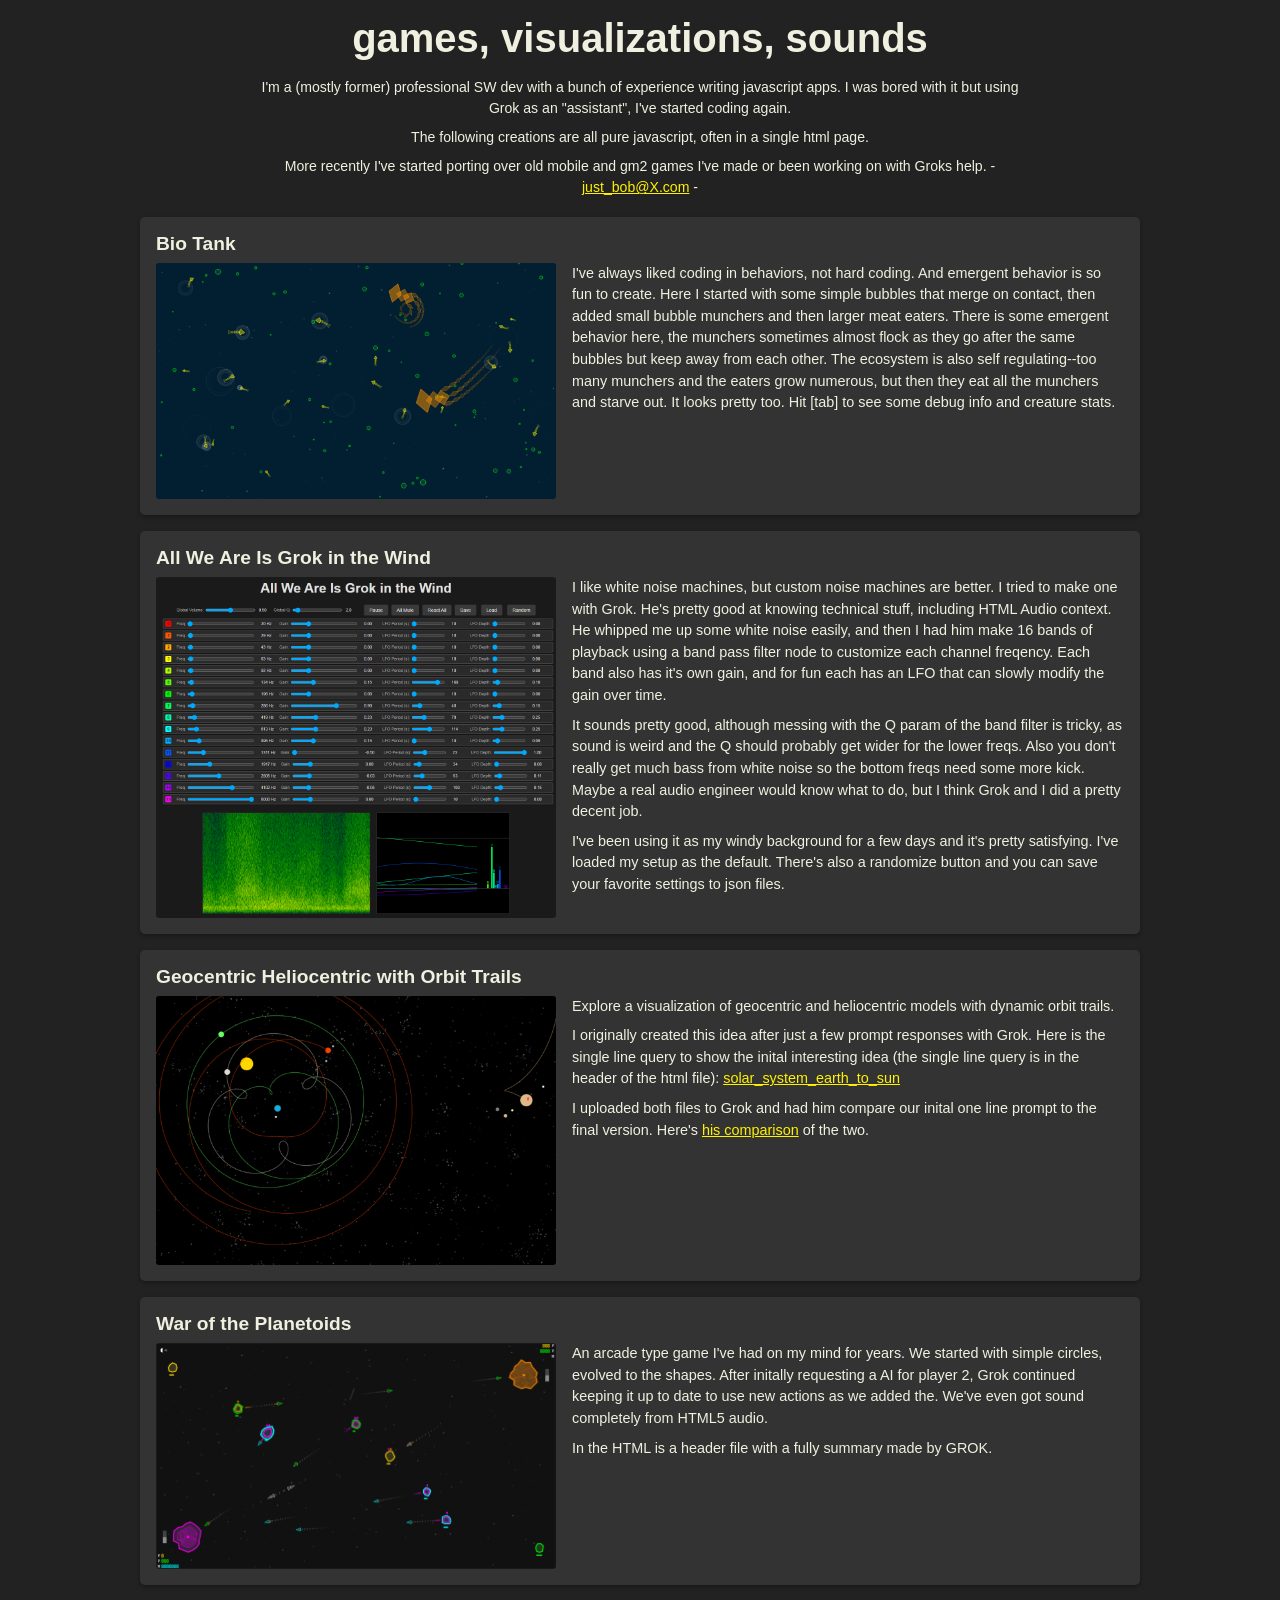
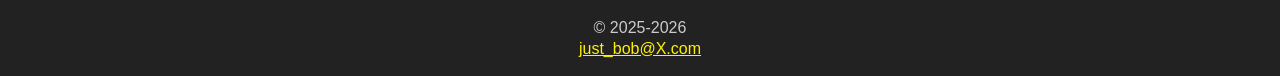
==== index.html @ 733af127 "updated intro text" ====
<!DOCTYPE html>
<html lang="en">
<head>
  <meta charset="UTF-8">
  <meta name="viewport" content="width=device-width, initial-scale=1.0">  
  <title>games, visualizations, sounds</title>
  <link rel="stylesheet" href="./grok.css">
</head>
<body>
  <header>
    <h1>games, visualizations, sounds</h1>
    <div class="info">
      I'm a (mostly former) professional SW dev with a bunch of experience writing javascript apps.  I was bored with it but using Grok as an "assistant", I've started coding again.<br>
      The following creations are all pure javascript, often in a single html page.<br>
      More recently I've started porting over old mobile and gm2 games I've made or been working on with Groks help.
      - <a href="https://x.com/just_bob">just_bob@X.com</a> -      
    </div>
  </header>  
   
  <div class="container">
  
    <div class="links-section">
      <div class="link-item" onclick="window.location.href='./Bio Tank.html'">
        <h2 class="title">Bio Tank</h2>
        <div class="content">
          <img src="./images/Bio Tank.png" alt="Thumbnail" class="thumbnail">
          <p class="description">I've always liked coding in behaviors, not hard coding.  And emergent behavior is so fun to create.  Here I started with some simple bubbles that merge on contact, then added small bubble munchers and then larger meat eaters.  There is some emergent behavior here, the munchers sometimes almost flock as they go after the same bubbles but keep away from each other.  The ecosystem is also self regulating--too many munchers and the eaters grow numerous, but then they eat all the munchers and starve out.  It looks pretty too.  Hit [tab] to see some debug info and creature stats.</p>
        </div>
      </div>
      <div class="link-item" onclick="window.location.href='./Grok in the Wind.html'">
        <h2 class="title">All We Are Is Grok in the Wind</h2>
        <div class="content">
          <img src="./images/Grok in the Wind.png" alt="Thumbnail" class="thumbnail">
          <p class="description">I like white noise machines, but custom noise machines are better.  I tried to make one with Grok.  He's pretty good at knowing technical stuff, including HTML Audio context.  He whipped me up some white noise easily, and then I had him make 16 bands of playback using a band pass filter node to customize each channel freqency.  Each band also has it's own gain, and for fun each has an LFO that can slowly modify the gain over time.<br>
          It sounds pretty good, although messing with the Q param of the band filter is tricky, as sound is weird and the Q should probably get wider for the lower freqs.  Also you don't really get much bass from white noise so the bottom freqs need some more kick. Maybe a real audio engineer would know what to do, but I think Grok and I did a pretty decent job.<br>
          I've been using it as my windy background for a few days and it's pretty satisfying.  I've loaded my setup as the default.  There's also a randomize button and you can save your favorite settings to json files.</p>
        </div>
      </div>
      <div class="link-item" onclick="window.location.href='./Geocentric_Heliocentric.html'">
        <h2 class="title">Geocentric Heliocentric with Orbit Trails</h2>
        <div class="content">
          <img src="./images/Geocentric_Heliocentric.png" alt="Thumbnail" class="thumbnail">
          <p class="description">Explore a visualization of geocentric and heliocentric models with dynamic orbit trails.<br>
          I originally created this idea after just a few prompt responses with Grok.  Here is the single line query to show the inital interesting idea (the single line query is in the header of the html file):  <a href="./solar_system_earth_to_sun.html">solar_system_earth_to_sun</a><br>
          I uploaded both files to Grok and had him compare our inital one line prompt to the final version. Here's <a href='https://x.com/i/grok/share/BPNAiyosUxn8ky3TR91aNwVTB'>his comparison</a> of the two.</p>
        </div>
      </div>
      <div class="link-item" onclick="window.location.href='./War of the Planetoids.html'">
        <h2 class="title">War of the Planetoids</h2>
        <div class="content">
          <img src="./images/War of the Planetoids.png" alt="" class="thumbnail">
          <p class="description">An arcade type game I've had on my mind for years.  We started with simple circles, evolved to the shapes.  After initally requesting a AI for player 2, Grok continued keeping it up to date to use new actions as we added the.  We've even got sound completely from HTML5 audio.<br>In the HTML is a header file with a fully summary made by GROK.</p>
        </div>
      </div>      
    </div>
  </div>
  
  <footer>
    <p class="footer-copy">© 2025-2026</p>
    <p class="footer-name"><a href="https://x.com/just_bob">just_bob@X.com</a></p>
  </footer>
</body>
</html>
---- grok.css ----
body {
    font-family: Arial, sans-serif;
    margin: 0;
    padding: 0;
    display: flex;
    flex-direction: column;
    align-items: center;
    min-height: 100vh;
    background-color: #222222;
    color: #f0f0e0;
}

header {
    width: 100%;
    color: #f0f0e0;
    text-align: center;
    padding: 1rem 0;
    position: relative;
    padding-bottom: 2px;
}

.container {
    max-width: 1000px;
    margin: 1rem auto;
    padding: 0 0rem;
}

h1 {
    margin: 0;
    font-size: 2.5rem;
}

.info {
    margin-top: 1rem;
    width: 60%;
    margin-left: auto;
    margin-right: auto;
    font-size: 0.88rem;
    line-height: 1.5;
}

.info a {
    color: #fff200;
    text-decoration: underline;
}

.info a:visited {
    color: #e6d700;
}

.info a:hover {
    color: #fffa66;
}

.info br {
    display: block;
    content: "";
    margin-bottom: 0.5rem;
}

.links-section, .blog-section {
    display: flex;
    flex-direction: column;
    gap: 1rem;
}

.link-item, .blog-item {
    padding: 1rem;
    background-color: #333333;
    color: #f0f0e0;
    border-radius: 5px;
    box-shadow: 0 2px 5px rgba(0,0,0,0.3);
    transition: background-color 0.3s;
}

.link-item:hover, .blog-item:hover {
    background-color: #444444;
}

.link-item {
    cursor: pointer;
}

.title {
    font-size: 1.2rem;
    margin: 0 0 0.5rem 0;
}

.date {
    font-size: 0.9rem;
    color: #aaaabb;
    margin: 0 0 0.5rem 0;
}

.content {
    display: flex;
    align-items: flex-start;
}

.thumbnail {
    max-width: 400px;
    height: auto;
    object-fit: cover;
    margin-right: 1rem;
    border-radius: 3px;
}

.description {
    font-size: 0.9rem;
    margin: 0;
    flex: 1;
    line-height: 1.5;
}

.description a {
    color: #fff200;
    text-decoration: underline;
}

.description a:visited {
    color: #e6d700;
}

.description a:hover {
    color: #fffa66;
}

.description br {
    display: block;
    content: "";
    margin-bottom: 0.5rem;
}

.note {
    font-style: italic;
    color: #aaaabb;
}

footer {
    margin-top: auto;
    padding: 1rem;
    color: #cccccc;
    text-align: center;
}

footer p {
    margin: 0.15rem 0;
}

footer a {
    color: #fff200;
    text-decoration: underline;
}

footer a:visited {
    color: #e6d700;
}

footer a:hover {
    color: #fffa66;
}
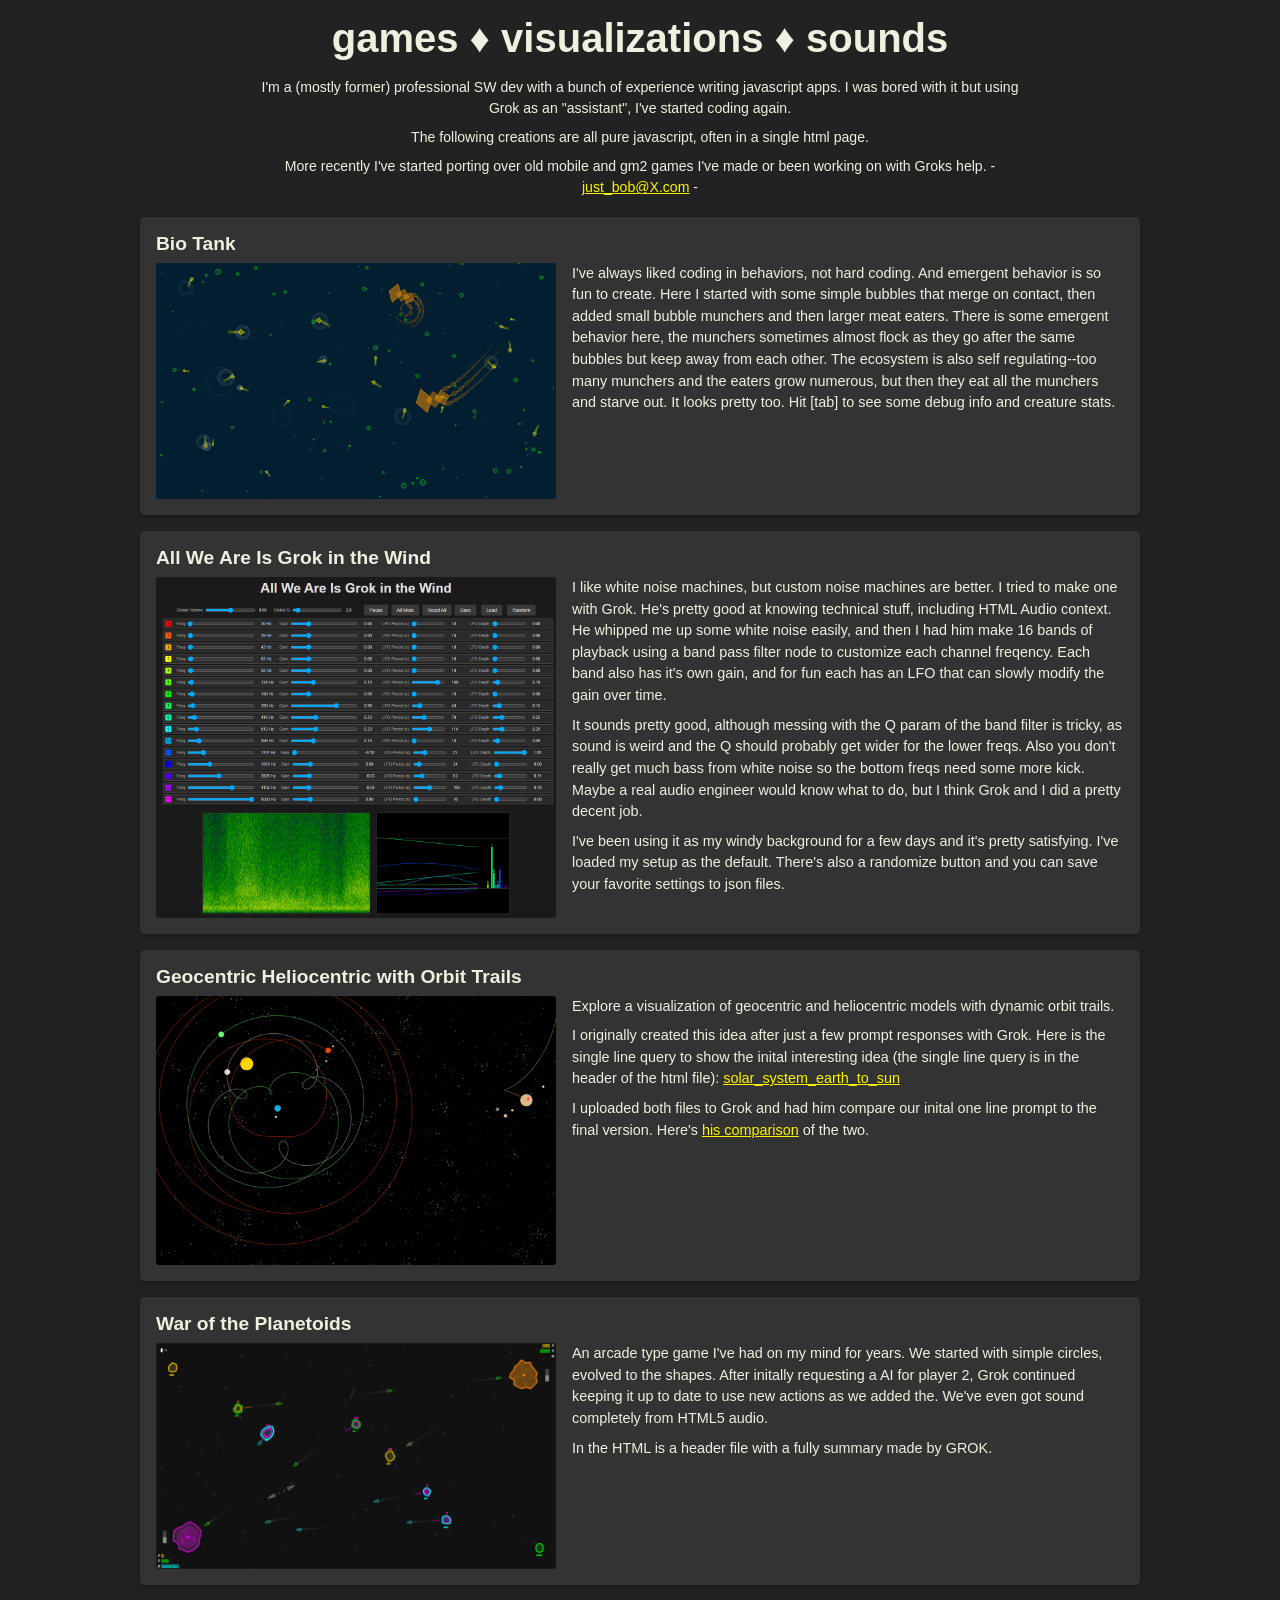
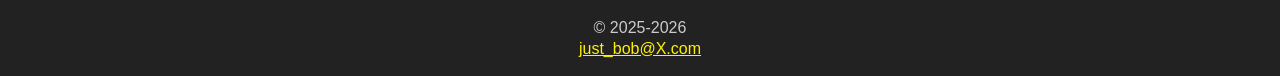
==== commit 149c512a: "updtad txt" ====
--- a/index.html
+++ b/index.html
@@ -3,12 +3,12 @@
 <head>
   <meta charset="UTF-8">
   <meta name="viewport" content="width=device-width, initial-scale=1.0">  
-  <title>games, visualizations, sounds</title>
+  <title>games ♦ visualizations ♦ sounds</title>
   <link rel="stylesheet" href="./grok.css">
 </head>
 <body>
   <header>
-    <h1>games, visualizations, sounds</h1>
+    <h1>games ♦ visualizations ♦ sounds</h1>
     <div class="info">
       I'm a (mostly former) professional SW dev with a bunch of experience writing javascript apps.  I was bored with it but using Grok as an "assistant", I've started coding again.<br>
       The following creations are all pure javascript, often in a single html page.<br>
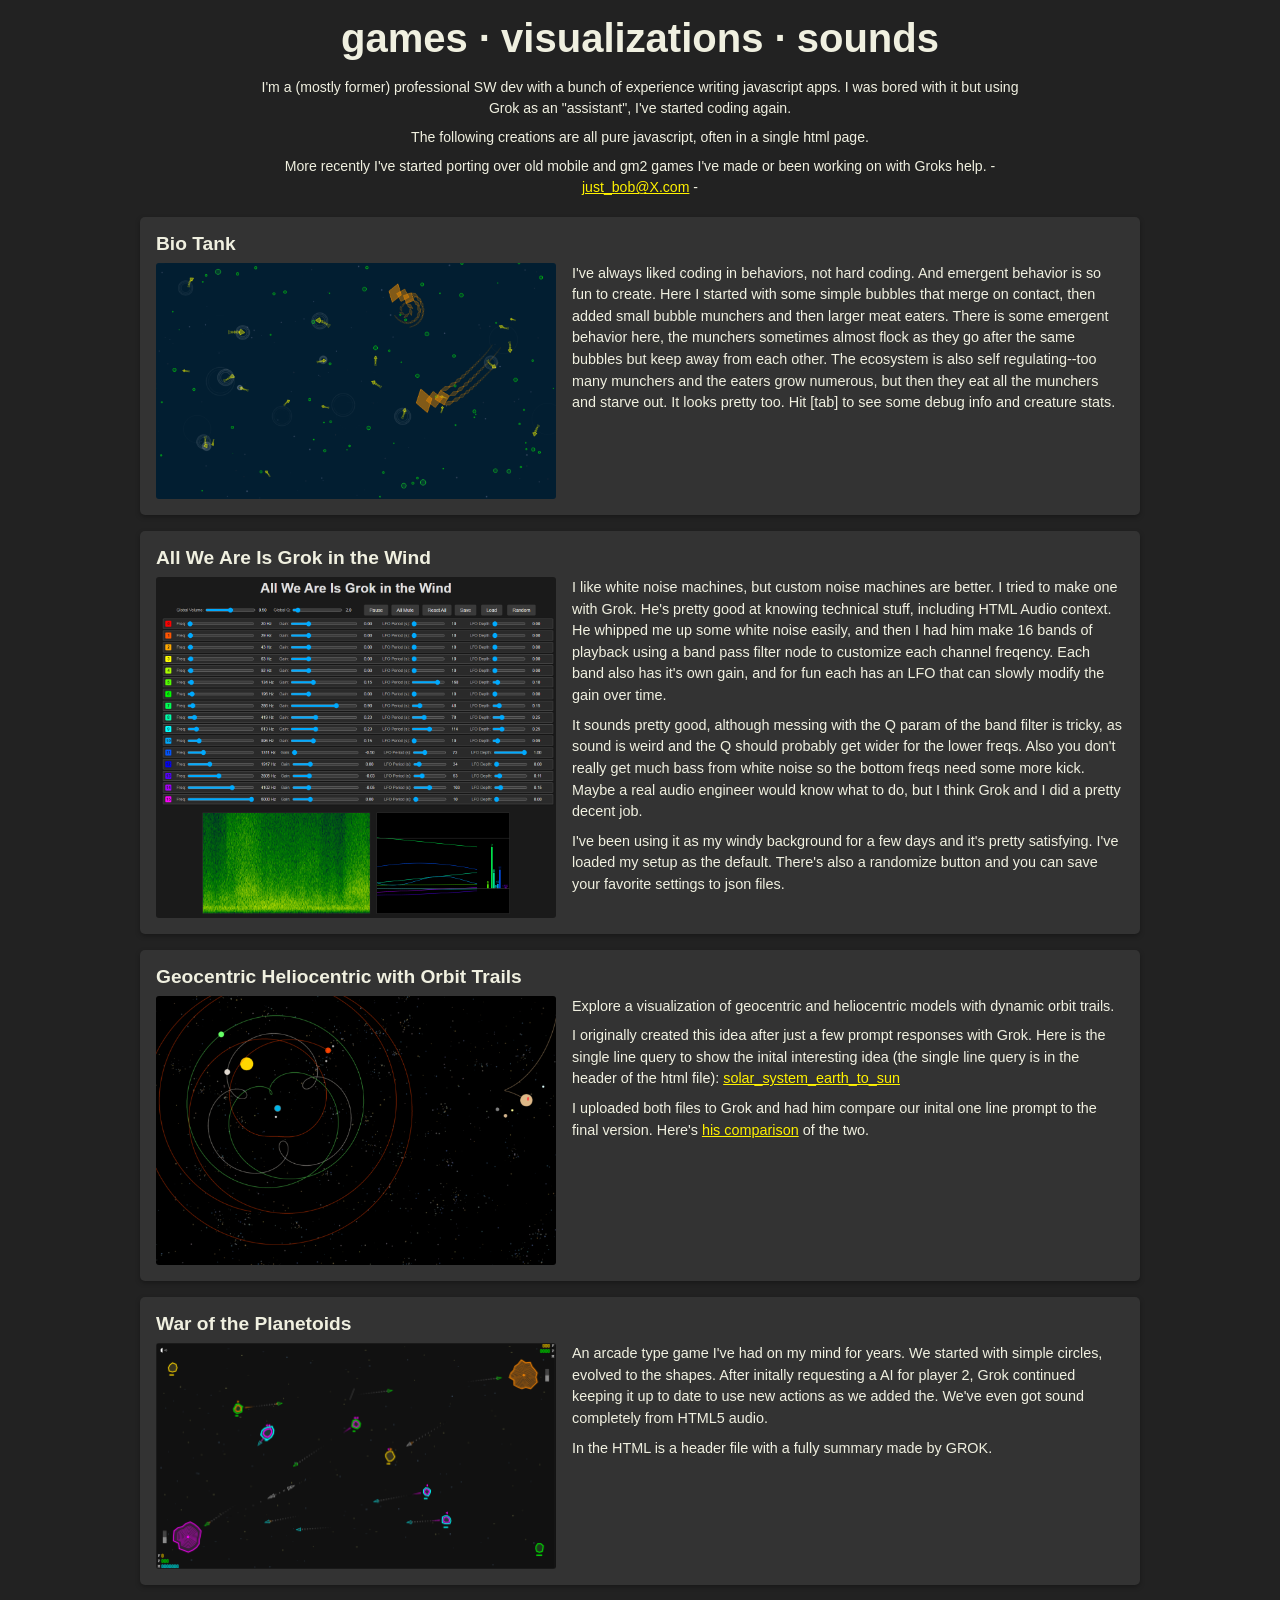
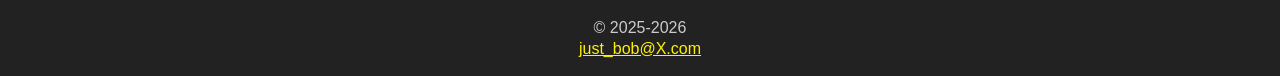
==== commit a58469b2: "mdots" ====
--- a/index.html
+++ b/index.html
@@ -3,12 +3,12 @@
 <head>
   <meta charset="UTF-8">
   <meta name="viewport" content="width=device-width, initial-scale=1.0">  
-  <title>games ♦ visualizations ♦ sounds</title>
+  <title>games · visualizations · sounds</title>
   <link rel="stylesheet" href="./grok.css">
 </head>
 <body>
   <header>
-    <h1>games ♦ visualizations ♦ sounds</h1>
+    <h1>games · visualizations · sounds</h1>
     <div class="info">
       I'm a (mostly former) professional SW dev with a bunch of experience writing javascript apps.  I was bored with it but using Grok as an "assistant", I've started coding again.<br>
       The following creations are all pure javascript, often in a single html page.<br>
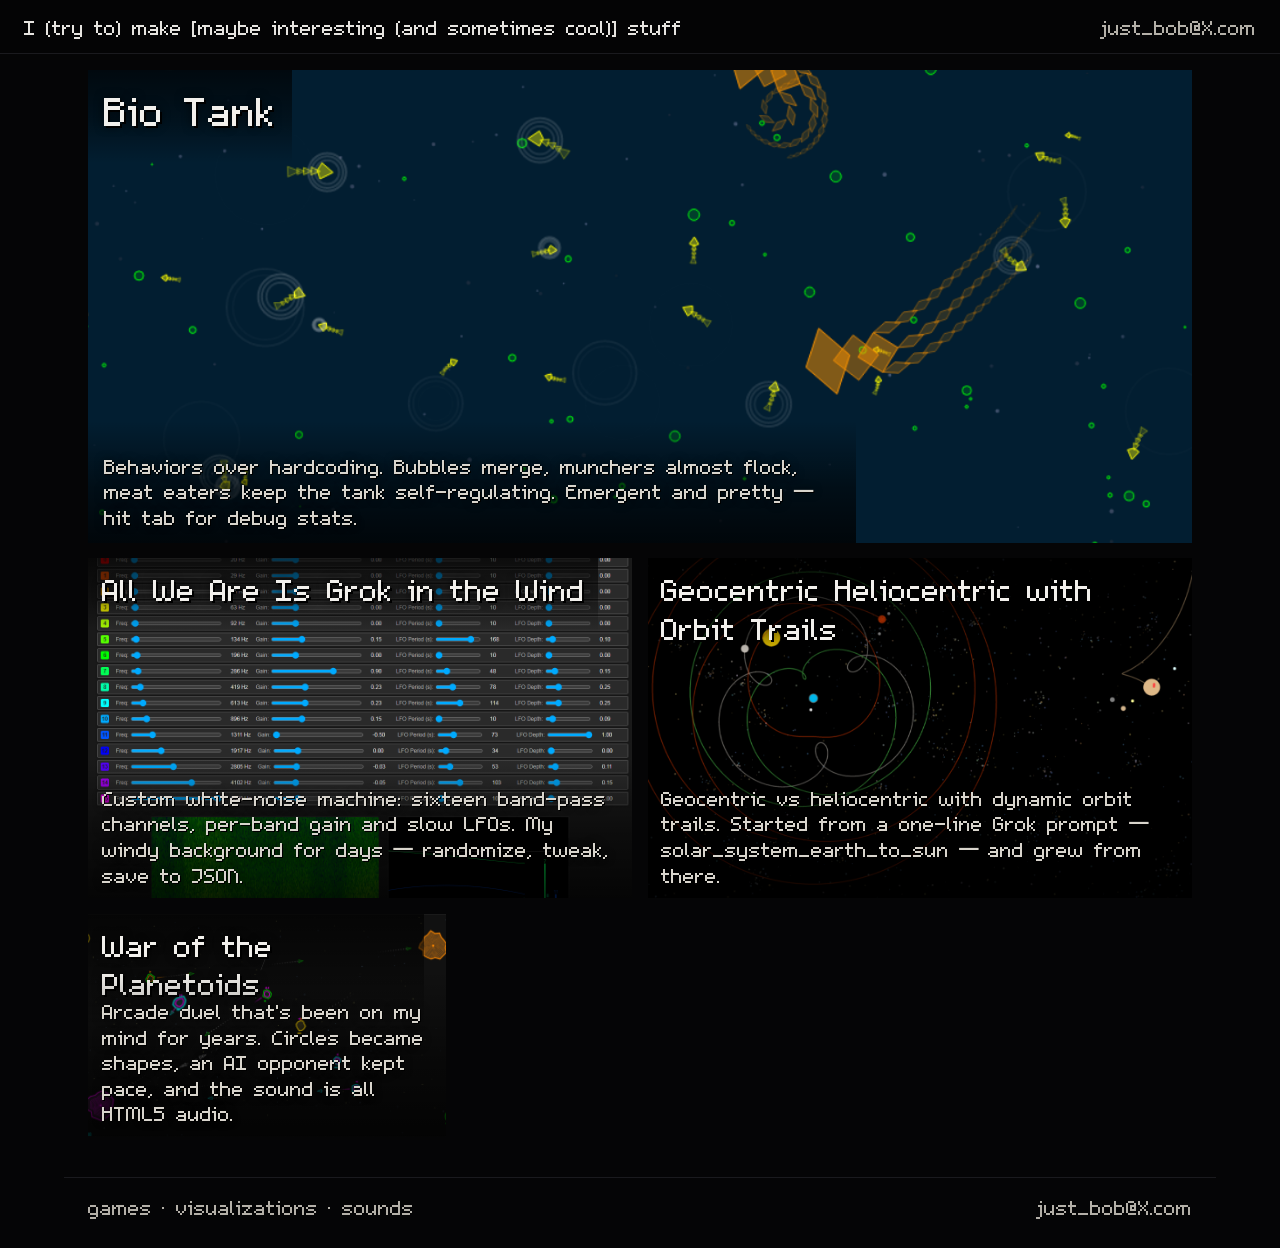
==== commit 4fc8af07: "new view" ====
--- a/index.html
+++ b/index.html
@@ -1,63 +1,57 @@
 <!DOCTYPE html>
 <html lang="en">
 <head>
-  <meta charset="UTF-8">
-  <meta name="viewport" content="width=device-width, initial-scale=1.0">  
+  <meta charset="utf-8">
+  <meta name="viewport" content="width=device-width, initial-scale=1">
   <title>games · visualizations · sounds</title>
-  <link rel="stylesheet" href="./grok.css">
+  <meta name="description" content="games · visualizations · sounds — just_bob">
+  <link rel="stylesheet" href="styles.css">
 </head>
 <body>
-  <header>
-    <h1>games · visualizations · sounds</h1>
-    <div class="info">
-      I'm a (mostly former) professional SW dev with a bunch of experience writing javascript apps.  I was bored with it but using Grok as an "assistant", I've started coding again.<br>
-      The following creations are all pure javascript, often in a single html page.<br>
-      More recently I've started porting over old mobile and gm2 games I've made or been working on with Groks help.
-      - <a href="https://x.com/just_bob">just_bob@X.com</a> -      
-    </div>
-  </header>  
-   
-  <div class="container">
-  
-    <div class="links-section">
-      <div class="link-item" onclick="window.location.href='./Bio Tank.html'">
-        <h2 class="title">Bio Tank</h2>
-        <div class="content">
-          <img src="./images/Bio Tank.png" alt="Thumbnail" class="thumbnail">
-          <p class="description">I've always liked coding in behaviors, not hard coding.  And emergent behavior is so fun to create.  Here I started with some simple bubbles that merge on contact, then added small bubble munchers and then larger meat eaters.  There is some emergent behavior here, the munchers sometimes almost flock as they go after the same bubbles but keep away from each other.  The ecosystem is also self regulating--too many munchers and the eaters grow numerous, but then they eat all the munchers and starve out.  It looks pretty too.  Hit [tab] to see some debug info and creature stats.</p>
-        </div>
+  <header class="topbar">
+    <a class="brand" href="index.html" aria-label="Home">I (try to) make [maybe interesting (and sometimes cool)] stuff</a>
+    <nav class="nav" aria-label="Primary">
+      <a href="https://x.com/just_bob" rel="noopener noreferrer" target="_blank">just_bob@X.com</a>
+    </nav>
+  </header>
+
+  <main class="cascade" id="work">
+    <a class="card card-feature" href="https://terminalcore.com/Bio%20Tank.html" target="_blank" rel="noopener noreferrer">
+      <div class="card-face">
+        <img class="card-shot" src="images/Bio Tank.png" alt="Bio Tank screenshot" width="1680" height="800">
+        <h2 class="card-title">Bio Tank</h2>
+        <p class="card-blurb">Behaviors over hardcoding. Bubbles merge, munchers almost flock, meat eaters keep the tank self-regulating. Emergent and pretty — hit tab for debug stats.</p>
       </div>
-      <div class="link-item" onclick="window.location.href='./Grok in the Wind.html'">
-        <h2 class="title">All We Are Is Grok in the Wind</h2>
-        <div class="content">
-          <img src="./images/Grok in the Wind.png" alt="Thumbnail" class="thumbnail">
-          <p class="description">I like white noise machines, but custom noise machines are better.  I tried to make one with Grok.  He's pretty good at knowing technical stuff, including HTML Audio context.  He whipped me up some white noise easily, and then I had him make 16 bands of playback using a band pass filter node to customize each channel freqency.  Each band also has it's own gain, and for fun each has an LFO that can slowly modify the gain over time.<br>
-          It sounds pretty good, although messing with the Q param of the band filter is tricky, as sound is weird and the Q should probably get wider for the lower freqs.  Also you don't really get much bass from white noise so the bottom freqs need some more kick. Maybe a real audio engineer would know what to do, but I think Grok and I did a pretty decent job.<br>
-          I've been using it as my windy background for a few days and it's pretty satisfying.  I've loaded my setup as the default.  There's also a randomize button and you can save your favorite settings to json files.</p>
-        </div>
+    </a>
+
+    <a class="card card-recent" href="https://terminalcore.com/Grok%20in%20the%20Wind.html" target="_blank" rel="noopener noreferrer">
+      <div class="card-face">
+        <img class="card-shot" src="images/Grok in the Wind.png" alt="All We Are Is Grok in the Wind screenshot" width="800" height="500">
+        <h2 class="card-title">All We Are Is Grok in the Wind</h2>
+        <p class="card-blurb">Custom white-noise machine: sixteen band-pass channels, per-band gain and slow LFOs. My windy background for days — randomize, tweak, save to JSON.</p>
       </div>
-      <div class="link-item" onclick="window.location.href='./Geocentric_Heliocentric.html'">
-        <h2 class="title">Geocentric Heliocentric with Orbit Trails</h2>
-        <div class="content">
-          <img src="./images/Geocentric_Heliocentric.png" alt="Thumbnail" class="thumbnail">
-          <p class="description">Explore a visualization of geocentric and heliocentric models with dynamic orbit trails.<br>
-          I originally created this idea after just a few prompt responses with Grok.  Here is the single line query to show the inital interesting idea (the single line query is in the header of the html file):  <a href="./solar_system_earth_to_sun.html">solar_system_earth_to_sun</a><br>
-          I uploaded both files to Grok and had him compare our inital one line prompt to the final version. Here's <a href='https://x.com/i/grok/share/BPNAiyosUxn8ky3TR91aNwVTB'>his comparison</a> of the two.</p>
-        </div>
+    </a>
+
+    <a class="card card-recent" href="https://terminalcore.com/Geocentric_Heliocentric.html" target="_blank" rel="noopener noreferrer">
+      <div class="card-face">
+        <img class="card-shot" src="images/Geocentric_Heliocentric.png" alt="Geocentric Heliocentric screenshot" width="800" height="500">
+        <h2 class="card-title">Geocentric Heliocentric with Orbit Trails</h2>
+        <p class="card-blurb">Geocentric vs heliocentric with dynamic orbit trails. Started from a one-line Grok prompt — solar_system_earth_to_sun — and grew from there.</p>
       </div>
-      <div class="link-item" onclick="window.location.href='./War of the Planetoids.html'">
-        <h2 class="title">War of the Planetoids</h2>
-        <div class="content">
-          <img src="./images/War of the Planetoids.png" alt="" class="thumbnail">
-          <p class="description">An arcade type game I've had on my mind for years.  We started with simple circles, evolved to the shapes.  After initally requesting a AI for player 2, Grok continued keeping it up to date to use new actions as we added the.  We've even got sound completely from HTML5 audio.<br>In the HTML is a header file with a fully summary made by GROK.</p>
-        </div>
-      </div>      
-    </div>
-  </div>
-  
-  <footer>
-    <p class="footer-copy">© 2025-2026</p>
-    <p class="footer-name"><a href="https://x.com/just_bob">just_bob@X.com</a></p>
+    </a>
+
+    <a class="card card-rest" href="https://terminalcore.com/War%20of%20the%20Planetoids.html" target="_blank" rel="noopener noreferrer">
+      <div class="card-face">
+        <img class="card-shot" src="images/War of the Planetoids.png" alt="War of the Planetoids screenshot" width="800" height="500">
+        <h2 class="card-title">War of the Planetoids</h2>
+        <p class="card-blurb">Arcade duel that's been on my mind for years. Circles became shapes, an AI opponent kept pace, and the sound is all HTML5 audio.</p>
+      </div>
+    </a>
+  </main>
+
+  <footer class="site-foot">
+    <span>games · visualizations · sounds</span>
+    <a href="https://x.com/just_bob" rel="noopener noreferrer" target="_blank">just_bob@X.com</a>
   </footer>
 </body>
 </html>
--- a/styles.css
+++ b/styles.css
@@ -0,0 +1,259 @@
+/* pixel cascade — m5x7, title top + blurb bottom overlays */
+
+@font-face {
+  font-family: "m5x7";
+  src: url("m5x7.ttf") format("truetype");
+  font-weight: normal;
+  font-style: normal;
+  font-display: swap;
+}
+
+:root {
+  --bg: #050506;
+  --fg: #e6e4e0;
+  --muted: #b4b0a8;
+  --pad: clamp(0.75rem, 2.5vw, 1.5rem);
+  --gap: clamp(0.65rem, 1.5vw, 0.95rem);
+  --max: 72rem;
+  --ease: cubic-bezier(0.22, 1, 0.36, 1);
+}
+
+*,
+*::before,
+*::after {
+  box-sizing: border-box;
+}
+
+html {
+  background: var(--bg);
+  color: var(--fg);
+}
+
+body {
+  margin: 0;
+  font-family: "m5x7", ui-monospace, monospace;
+  font-size: 32px;
+  line-height: 0.8;
+  background: var(--bg);
+  color: var(--fg);
+  -webkit-font-smoothing: none;
+  -moz-osx-font-smoothing: unset;
+  font-smooth: never;
+  image-rendering: pixelated;
+}
+
+a {
+  color: inherit;
+  text-decoration: none;
+}
+
+img {
+  max-width: 100%;
+  display: block;
+  image-rendering: auto;
+}
+
+/* —— top bar —— */
+
+.topbar {
+  position: sticky;
+  top: 0;
+  z-index: 100;
+  display: flex;
+  align-items: center;
+  justify-content: space-between;
+  gap: 1rem;
+  padding: 0.85rem var(--pad);
+  background: #050506f2;
+  border-bottom: 1px solid #1a1a1e;
+}
+
+.brand {
+  max-width: min(68vw, 44rem);
+  min-width: 0;
+  flex: 1 1 auto;
+  font-size: 32px;
+  line-height: 0.8;
+  color: var(--fg);
+}
+
+.nav {
+  flex-shrink: 0;
+  font-size: 32px;
+}
+
+.nav a {
+  color: var(--muted);
+  white-space: nowrap;
+  transition: color 0.15s var(--ease);
+}
+
+.nav a:hover {
+  color: var(--fg);
+}
+
+/* —— cascade 1 / 2 / 3 —— */
+
+.cascade {
+  max-width: var(--max);
+  margin: 0 auto;
+  padding: 1rem var(--pad) 2.5rem;
+  display: grid;
+  grid-template-columns: repeat(6, minmax(0, 1fr));
+  gap: var(--gap);
+  align-items: start;
+}
+
+.card-feature {
+  grid-column: 1 / -1;
+}
+
+.card-recent {
+  grid-column: span 3;
+}
+
+.card-rest {
+  grid-column: span 2;
+}
+
+.card {
+  display: block;
+  min-width: 0;
+  color: inherit;
+  background: transparent;
+  border: 0;
+  border-radius: 0;
+}
+
+.card:focus-visible {
+  outline: 2px solid #c8c4bc;
+  outline-offset: 3px;
+}
+
+.card-face {
+  position: relative;
+  width: 100%;
+  overflow: hidden;
+  background: #0a0a0c;
+}
+
+img.card-shot {
+  width: 100%;
+  height: auto;
+  aspect-ratio: 16 / 10;
+  object-fit: cover;
+  object-position: center;
+  display: block;
+  image-rendering: auto;
+}
+
+.card-feature img.card-shot {
+  aspect-ratio: 21 / 9;
+}
+
+.card-title {
+  position: absolute;
+  top: 0;
+  left: 0;
+  z-index: 2;
+  margin: 0;
+  padding: 0.7rem 0.85rem 1.5rem;
+  max-width: 94%;
+  font-family: "m5x7", ui-monospace, monospace;
+  font-size: 48px;
+  font-weight: normal;
+  line-height: 0.8;
+  letter-spacing: 0;
+  color: #f2f0ec;
+  text-shadow: 2px 2px 0 #000000, 0 0 10px #000000cc;
+  background: linear-gradient(180deg, #000000b3 0%, #00000066 55%, #00000000 100%);
+  pointer-events: none;
+  -webkit-font-smoothing: none;
+}
+
+.card-feature .card-title {
+  font-size: 64px;
+  padding: 0.85rem 1rem 1.75rem;
+}
+
+/* always-visible bottom overlay */
+.card-blurb {
+  position: absolute;
+  left: 0;
+  right: 0;
+  bottom: 0;
+  z-index: 2;
+  margin: 0;
+  padding: 1.75rem 0.85rem 0.7rem;
+  color: #d8d4cc;
+  font-size: 32px;
+  line-height: 0.8;
+  text-shadow: 1px 1px 0 #000000, 0 0 8px #000000aa;
+  background: linear-gradient(0deg, #000000cc 0%, #00000088 45%, #00000000 100%);
+  pointer-events: none;
+  -webkit-font-smoothing: none;
+}
+
+.card-feature .card-blurb {
+  font-size: 32px;
+  padding: 2rem 1rem 0.85rem;
+  max-width: 48rem;
+}
+
+/* —— footer —— */
+
+.site-foot {
+  padding: 1rem var(--pad) 1.75rem;
+  border-top: 1px solid #1a1a1e;
+  color: var(--muted);
+  font-size: 32px;
+  display: flex;
+  flex-wrap: wrap;
+  gap: 0.5rem 1.25rem;
+  justify-content: space-between;
+  max-width: var(--max);
+  margin: 0 auto;
+}
+
+.site-foot a:hover {
+  color: var(--fg);
+}
+
+@media (max-width: 640px) {
+  .cascade {
+    grid-template-columns: 1fr;
+  }
+
+  .card-feature,
+  .card-recent,
+  .card-rest {
+    grid-column: 1 / -1;
+  }
+
+  .card-feature img.card-shot {
+    aspect-ratio: 16 / 10;
+  }
+
+  .card-title {
+    font-size: 32px;
+  }
+
+  .card-feature .card-title {
+    font-size: 48px;
+  }
+
+  .card-blurb,
+  .card-feature .card-blurb {
+    font-size: 32px;
+  }
+
+  .brand,
+  .nav,
+  .site-foot {
+    font-size: 32px;
+  }
+
+  .brand {
+    max-width: min(58vw, 18rem);
+  }
+}
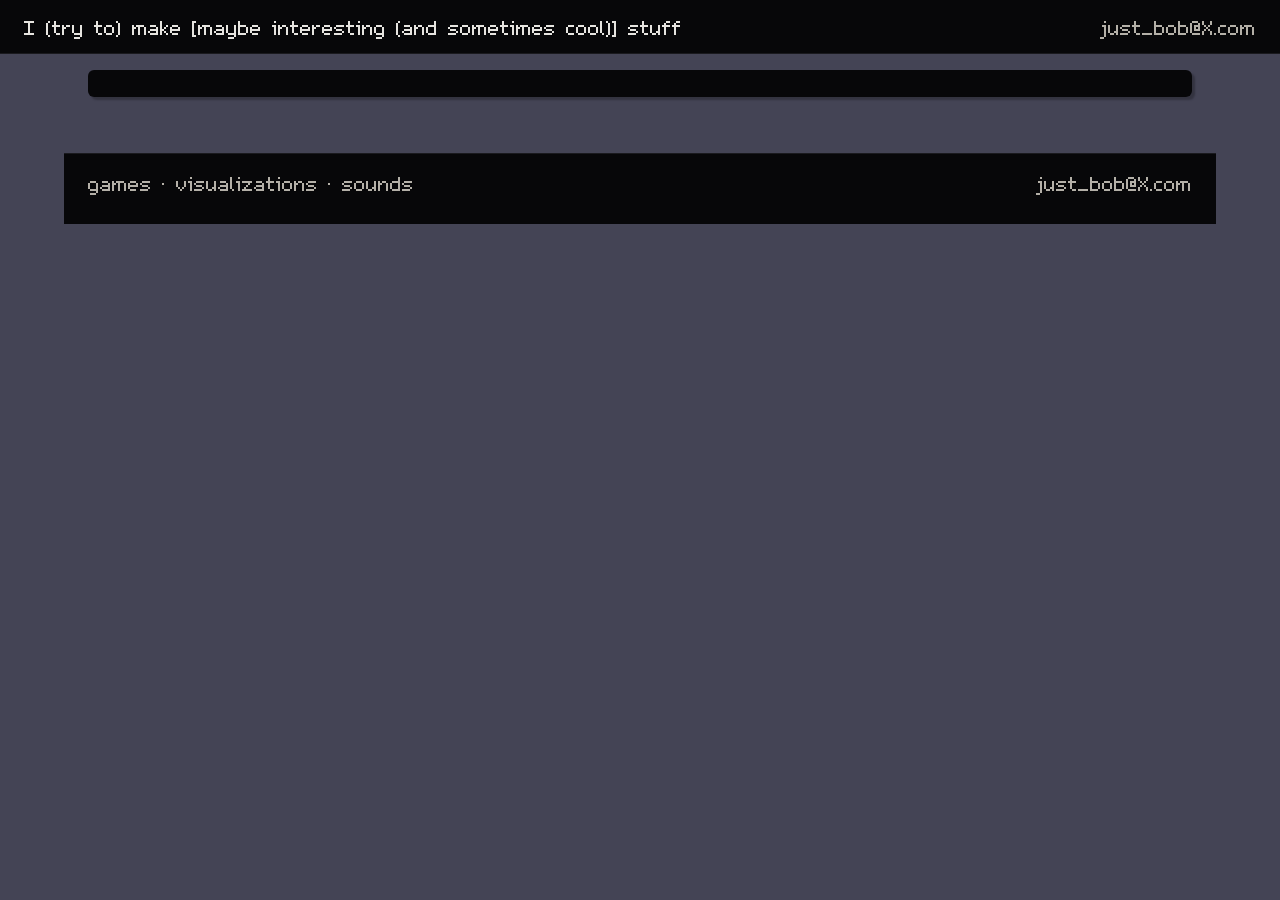
==== commit 1feaf455: "now with info and news" ====
--- a/index.html
+++ b/index.html
@@ -9,49 +9,26 @@
 </head>
 <body>
   <header class="topbar">
-    <a class="brand" href="index.html" aria-label="Home">I (try to) make [maybe interesting (and sometimes cool)] stuff</a>
+    <a class="brand" href="index.html" aria-label="Home">
+      <span class="desktop-brand">I (try to) make [maybe interesting (and sometimes cool)] stuff</span>
+      <span class="mobile-brand">I (try to) make [maybe interesting<br>&nbsp;&nbsp;(and sometimes cool)] stuff</span>
+    </a>
     <nav class="nav" aria-label="Primary">
       <a href="https://x.com/just_bob" rel="noopener noreferrer" target="_blank">just_bob@X.com</a>
     </nav>
   </header>
 
-  <main class="cascade" id="work">
-    <a class="card card-feature" href="https://terminalcore.com/Bio%20Tank.html" target="_blank" rel="noopener noreferrer">
-      <div class="card-face">
-        <img class="card-shot" src="images/Bio Tank.png" alt="Bio Tank screenshot" width="1680" height="800">
-        <h2 class="card-title">Bio Tank</h2>
-        <p class="card-blurb">Behaviors over hardcoding. Bubbles merge, munchers almost flock, meat eaters keep the tank self-regulating. Emergent and pretty — hit tab for debug stats.</p>
-      </div>
-    </a>
+  <div class="info-wrap">
+    <div id="info" class="info-block"></div>
+  </div>
 
-    <a class="card card-recent" href="https://terminalcore.com/Grok%20in%20the%20Wind.html" target="_blank" rel="noopener noreferrer">
-      <div class="card-face">
-        <img class="card-shot" src="images/Grok in the Wind.png" alt="All We Are Is Grok in the Wind screenshot" width="800" height="500">
-        <h2 class="card-title">All We Are Is Grok in the Wind</h2>
-        <p class="card-blurb">Custom white-noise machine: sixteen band-pass channels, per-band gain and slow LFOs. My windy background for days — randomize, tweak, save to JSON.</p>
-      </div>
-    </a>
-
-    <a class="card card-recent" href="https://terminalcore.com/Geocentric_Heliocentric.html" target="_blank" rel="noopener noreferrer">
-      <div class="card-face">
-        <img class="card-shot" src="images/Geocentric_Heliocentric.png" alt="Geocentric Heliocentric screenshot" width="800" height="500">
-        <h2 class="card-title">Geocentric Heliocentric with Orbit Trails</h2>
-        <p class="card-blurb">Geocentric vs heliocentric with dynamic orbit trails. Started from a one-line Grok prompt — solar_system_earth_to_sun — and grew from there.</p>
-      </div>
-    </a>
-
-    <a class="card card-rest" href="https://terminalcore.com/War%20of%20the%20Planetoids.html" target="_blank" rel="noopener noreferrer">
-      <div class="card-face">
-        <img class="card-shot" src="images/War of the Planetoids.png" alt="War of the Planetoids screenshot" width="800" height="500">
-        <h2 class="card-title">War of the Planetoids</h2>
-        <p class="card-blurb">Arcade duel that's been on my mind for years. Circles became shapes, an AI opponent kept pace, and the sound is all HTML5 audio.</p>
-      </div>
-    </a>
-  </main>
+  <main class="cascade" id="work"></main>
 
   <footer class="site-foot">
     <span>games · visualizations · sounds</span>
     <a href="https://x.com/just_bob" rel="noopener noreferrer" target="_blank">just_bob@X.com</a>
   </footer>
+
+  <script src="site.js"></script>
 </body>
 </html>
--- a/styles.css
+++ b/styles.css
@@ -9,7 +9,7 @@
 }
 
 :root {
-  --bg: #050506;
+  --bg: #444455;
   --fg: #e6e4e0;
   --muted: #b4b0a8;
   --pad: clamp(0.75rem, 2.5vw, 1.5rem);
@@ -77,6 +77,9 @@
   color: var(--fg);
 }
 
+.desktop-brand { display: inline; }
+.mobile-brand { display: none; }
+
 .nav {
   flex-shrink: 0;
   font-size: 32px;
@@ -90,6 +93,38 @@
 
 .nav a:hover {
   color: var(--fg);
+}
+
+/* —— info / news —— */
+
+.info-wrap {
+  max-width: var(--max);
+  margin: 0 auto;
+  padding: 1rem var(--pad) 0;
+}
+
+.info-block {
+  background: #050506f2;
+  border-radius: 6px;
+  padding: 0.85rem 1rem;
+  box-shadow: 3px 3px 2px rgb(0 0 0 / 25%);
+  color: var(--fg);
+}
+
+.info-title {
+  margin: 0 0 0.4rem;
+  font-size: 32px;
+  font-weight: normal;
+  line-height: 0.8;
+  text-shadow: 2px 2px 0 #000;
+}
+
+.info-text {
+  margin: 0;
+  font-size: 24px;
+  line-height: 0.8;
+  color: #d8d4cc;
+  text-shadow: 1px 1px 0 #000;
 }
 
 /* —— cascade 1 / 2 / 3 —— */
@@ -123,6 +158,7 @@
   background: transparent;
   border: 0;
   border-radius: 0;
+  cursor: pointer;
 }
 
 .card:focus-visible {
@@ -135,6 +171,8 @@
   width: 100%;
   overflow: hidden;
   background: #0a0a0c;
+  border-radius: 6px;
+  box-shadow: 3px 3px 2px rgb(0 0 0 / 25%);
 }
 
 img.card-shot {
@@ -194,10 +232,24 @@
   -webkit-font-smoothing: none;
 }
 
+.card-blurb p {
+  margin: 0;
+}
+
 .card-feature .card-blurb {
   font-size: 32px;
   padding: 2rem 1rem 0.85rem;
   max-width: 48rem;
+}
+
+.go-link {
+  display: none;
+  margin-top: -0.4rem;
+  font-size: 1.2em;
+  color: #22d3ee;
+  text-decoration: none;
+  pointer-events: auto;
+  text-align: right;
 }
 
 /* —— footer —— */
@@ -206,6 +258,7 @@
   padding: 1rem var(--pad) 1.75rem;
   border-top: 1px solid #1a1a1e;
   color: var(--muted);
+  background: #050506f2;
   font-size: 32px;
   display: flex;
   flex-wrap: wrap;
@@ -220,8 +273,52 @@
 }
 
 @media (max-width: 640px) {
+  body {
+    font-size: 16px;
+  }
+
+  .topbar {
+    flex-wrap: wrap;
+    align-items: flex-start;
+    padding: 0.2rem 0.5rem;
+    gap: 0.1rem 0.5rem;
+  }
+
+  .brand {
+    font-size: 24px;
+    line-height: 0.8;
+    max-width: none;
+    flex: 1 1 100%;
+  }
+
+  .desktop-brand { display: none; }
+  .mobile-brand { display: inline; }
+
+  .nav {
+    font-size: 16px;
+    margin-left: auto;
+    margin-top: -1.15em;
+  }
+
+  .info-wrap {
+    padding: 0.5rem 0.5rem 0;
+  }
+
+  .info-block {
+    padding: 0.6rem 0.7rem;
+  }
+
+  .info-title {
+    font-size: 22px;
+  }
+
+  .info-text {
+    font-size: 20px;
+  }
+
   .cascade {
     grid-template-columns: 1fr;
+    padding: 0.5rem 0.5rem 0.5rem;
   }
 
   .card-feature,
@@ -235,25 +332,39 @@
   }
 
   .card-title {
-    font-size: 32px;
+    font-size: 22px;
+    padding: 0.35rem 0.5rem 0.6rem;
+    background: none;
+    text-shadow: 3px 3px 0 #000, 0 0 12px #000, 0 0 20px #000;
   }
 
   .card-feature .card-title {
-    font-size: 48px;
+    font-size: 28px;
+    padding: 0.4rem 0.55rem 0.7rem;
+    background: none;
+    text-shadow: 3px 3px 0 #000, 0 0 12px #000, 0 0 20px #000;
   }
 
   .card-blurb,
   .card-feature .card-blurb {
-    font-size: 32px;
-  }
-
-  .brand,
-  .nav,
+    font-size: 19px;
+    line-height: 0.8;
+    padding: 0.2rem 0.4rem 0.2rem;
+    display: none;
+    pointer-events: auto;
+  }
+
+  .card.open .card-blurb {
+    display: block;
+  }
+
+  .go-link {
+    display: block;
+    text-align: right;
+  }
+
   .site-foot {
-    font-size: 32px;
-  }
-
-  .brand {
-    max-width: min(58vw, 18rem);
-  }
-}
+    font-size: 18px;
+    padding: 0.2rem 0.5rem 0.5rem;
+  }
+}
